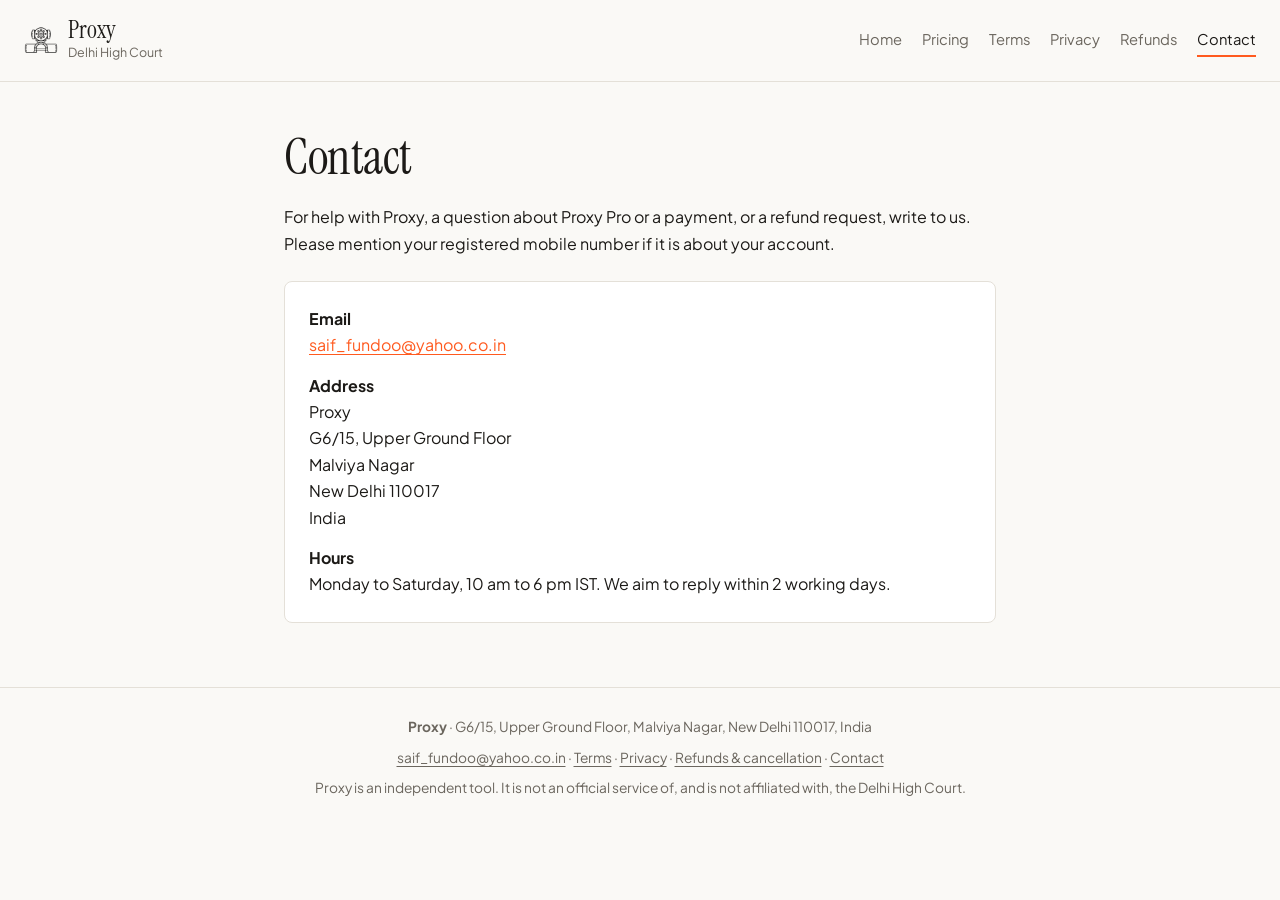
==== contact.html @ 862e7a1b "Proxy website" ====
<!doctype html>
<html lang="en">
<head>
<meta charset="utf-8">
<meta name="viewport" content="width=device-width, initial-scale=1">
<title>Contact — Proxy</title>
<meta name="description" content="How to reach Proxy.">
<link rel="icon" href="icon.png">
<link rel="preconnect" href="https://fonts.googleapis.com">
<link rel="preconnect" href="https://fonts.gstatic.com" crossorigin>
<link href="https://fonts.googleapis.com/css2?family=Instrument+Serif&family=Plus+Jakarta+Sans:wght@400;500;600&display=swap" rel="stylesheet">
<link rel="stylesheet" href="style.css">
</head>
<body>
<header class="top">
  <a class="brand" href="index.html"><img src="mark.png" alt="" width="34" height="34"><span><b>Proxy</b><small>Delhi High Court</small></span></a>
  <nav><a href="index.html">Home</a><a href="pricing.html">Pricing</a><a href="terms.html">Terms</a><a href="privacy.html">Privacy</a><a href="refund.html">Refunds</a><a href="contact.html" aria-current="page">Contact</a></nav>
</header>
<main>
<h1>Contact</h1>
<p>For help with Proxy, a question about Proxy Pro or a payment, or a refund request, write to us. Please mention your registered mobile number if it is about your account.</p>
<div class="card">
  <p><b>Email</b><br><a href="mailto:saif_fundoo@yahoo.co.in">saif_fundoo@yahoo.co.in</a></p>
  <p><b>Address</b><br>Proxy<br>G6/15, Upper Ground Floor<br>Malviya Nagar<br>New Delhi 110017<br>India</p>
  <p><b>Hours</b><br>Monday to Saturday, 10 am to 6 pm IST. We aim to reply within 2 working days.</p>
</div>
</main>
<footer>
  <p><b>Proxy</b> · G6/15, Upper Ground Floor, Malviya Nagar, New Delhi 110017, India</p>
  <p><a href="mailto:saif_fundoo@yahoo.co.in">saif_fundoo@yahoo.co.in</a> · <a href="terms.html">Terms</a> · <a href="privacy.html">Privacy</a> · <a href="refund.html">Refunds &amp; cancellation</a> · <a href="contact.html">Contact</a></p>
  <p class="fine">Proxy is an independent tool. It is not an official service of, and is not affiliated with, the Delhi High Court.</p>
</footer>
</body>
</html>
---- style.css ----
:root {
  --bg: #faf9f6; --surface: #ffffff; --ink: #1c1a17; --muted: #6b665e; --line: #e4e0d8;
  --accent: #ff5a1f; --serif: 'Instrument Serif', Georgia, serif;
  --sans: 'Plus Jakarta Sans', -apple-system, 'Segoe UI', sans-serif;
}
@media (prefers-color-scheme: dark) {
  :root { --bg: #151412; --surface: #1e1c19; --ink: #f1eee8; --muted: #a39d92; --line: #33302b; }
}
* { box-sizing: border-box; }
html { -webkit-text-size-adjust: 100%; }
body { margin: 0; background: var(--bg); color: var(--ink); font: 400 1rem/1.65 var(--sans); -webkit-font-smoothing: antialiased; }
a { color: var(--accent); text-underline-offset: 3px; }
.top { display: flex; flex-wrap: wrap; align-items: center; justify-content: space-between; gap: 12px 24px; padding: 18px 24px; border-bottom: 1px solid var(--line); }
.brand { display: flex; align-items: center; gap: 10px; color: var(--ink); text-decoration: none; }
.brand img { display: block; }
@media (prefers-color-scheme: dark) { .brand img { filter: invert(1); } }
.brand b { display: block; font: 400 1.5rem/1 var(--serif); }
.brand small { display: block; color: var(--muted); font-size: 0.78rem; }
nav { display: flex; flex-wrap: wrap; gap: 4px 20px; font-size: 0.92rem; }
nav a { color: var(--muted); text-decoration: none; padding: 4px 0; }
nav a:hover, nav a[aria-current] { color: var(--ink); }
nav a[aria-current] { border-bottom: 2px solid var(--accent); }
main { max-width: 760px; margin: 0 auto; padding: 48px 24px 64px; }
h1, h2 { font-family: var(--serif); font-weight: 400; letter-spacing: -0.01em; text-wrap: balance; }
h1 { font-size: clamp(2.1rem, 6vw, 3.1rem); line-height: 1.1; margin: 0 0 20px; }
h2 { font-size: 1.6rem; line-height: 1.2; margin: 44px 0 10px; }
p { margin: 0 0 14px; }
.eyebrow { color: var(--accent); font-weight: 600; font-size: 0.82rem; letter-spacing: 0.1em; text-transform: uppercase; margin-bottom: 14px; }
.lede { font-size: 1.12rem; color: var(--muted); max-width: 62ch; }
.fine { font-size: 0.86rem; color: var(--muted); }
.actions { display: flex; flex-wrap: wrap; align-items: center; gap: 12px 22px; margin: 28px 0 12px; }
.button { display: inline-block; background: var(--accent); color: #fff; text-decoration: none; font-weight: 600; padding: 12px 22px; border-radius: 6px; border: 1px solid var(--accent); }
.button:hover { opacity: 0.9; }
.button.ghost { background: transparent; color: var(--accent); }
.link { font-weight: 500; }
.grid { display: grid; grid-template-columns: repeat(auto-fit, minmax(280px, 1fr)); gap: 20px; margin-top: 44px; }
.grid > div { background: var(--surface); border: 1px solid var(--line); border-radius: 8px; padding: 24px; }
.grid h2 { margin-top: 0; }
.tag { font: 600 0.72rem/1 var(--sans); color: #fff; background: var(--accent); padding: 5px 9px; border-radius: 999px; vertical-align: middle; white-space: nowrap; letter-spacing: 0.02em; }
ul, ol { padding-left: 1.2rem; margin: 0 0 14px; }
li { margin-bottom: 8px; }
li::marker { color: var(--accent); }
.plans { margin-top: 8px; }
.plan.featured { border-color: var(--accent); }
.price { font: 400 2.4rem/1.1 var(--serif); margin: 0 0 16px; }
.price small { font: 400 0.95rem var(--sans); color: var(--muted); }
table { width: 100%; border-collapse: collapse; margin: 8px 0 18px; font-size: 0.94rem; display: block; overflow-x: auto; }
th, td { text-align: left; vertical-align: top; padding: 10px 12px; border: 1px solid var(--line); min-width: 9rem; }
th { background: var(--surface); font-weight: 600; }
.card { background: var(--surface); border: 1px solid var(--line); border-radius: 8px; padding: 24px; margin-top: 24px; }
.card p:last-child { margin-bottom: 0; }
footer { border-top: 1px solid var(--line); padding: 28px 24px 40px; text-align: center; font-size: 0.86rem; color: var(--muted); }
footer p { margin: 0 0 8px; }
footer a { color: var(--muted); }
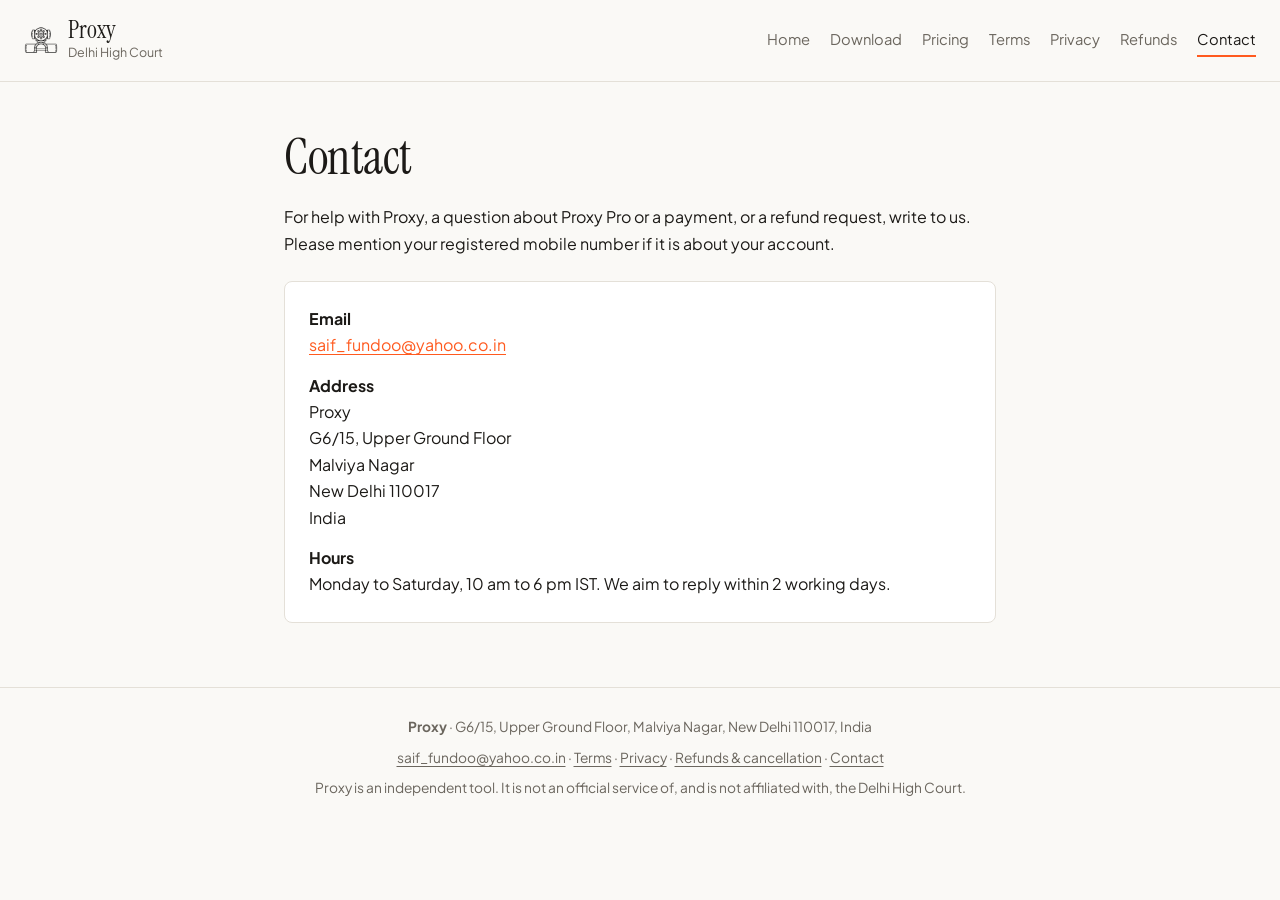
==== commit 6f99fdb2: "Download page" ====
--- a/contact.html
+++ b/contact.html
@@ -14,7 +14,7 @@
 <body>
 <header class="top">
   <a class="brand" href="index.html"><img src="mark.png" alt="" width="34" height="34"><span><b>Proxy</b><small>Delhi High Court</small></span></a>
-  <nav><a href="index.html">Home</a><a href="pricing.html">Pricing</a><a href="terms.html">Terms</a><a href="privacy.html">Privacy</a><a href="refund.html">Refunds</a><a href="contact.html" aria-current="page">Contact</a></nav>
+  <nav><a href="index.html">Home</a><a href="download.html">Download</a><a href="pricing.html">Pricing</a><a href="terms.html">Terms</a><a href="privacy.html">Privacy</a><a href="refund.html">Refunds</a><a href="contact.html" aria-current="page">Contact</a></nav>
 </header>
 <main>
 <h1>Contact</h1>
--- a/style.css
+++ b/style.css
@@ -43,6 +43,8 @@
 .plans { margin-top: 8px; }
 .plan.featured { border-color: var(--accent); }
 .price { font: 400 2.4rem/1.1 var(--serif); margin: 0 0 16px; }
+.price-alt { margin: -8px 0 16px; color: var(--ink); }
+.price-alt s { color: var(--muted); }
 .price small { font: 400 0.95rem var(--sans); color: var(--muted); }
 table { width: 100%; border-collapse: collapse; margin: 8px 0 18px; font-size: 0.94rem; display: block; overflow-x: auto; }
 th, td { text-align: left; vertical-align: top; padding: 10px 12px; border: 1px solid var(--line); min-width: 9rem; }
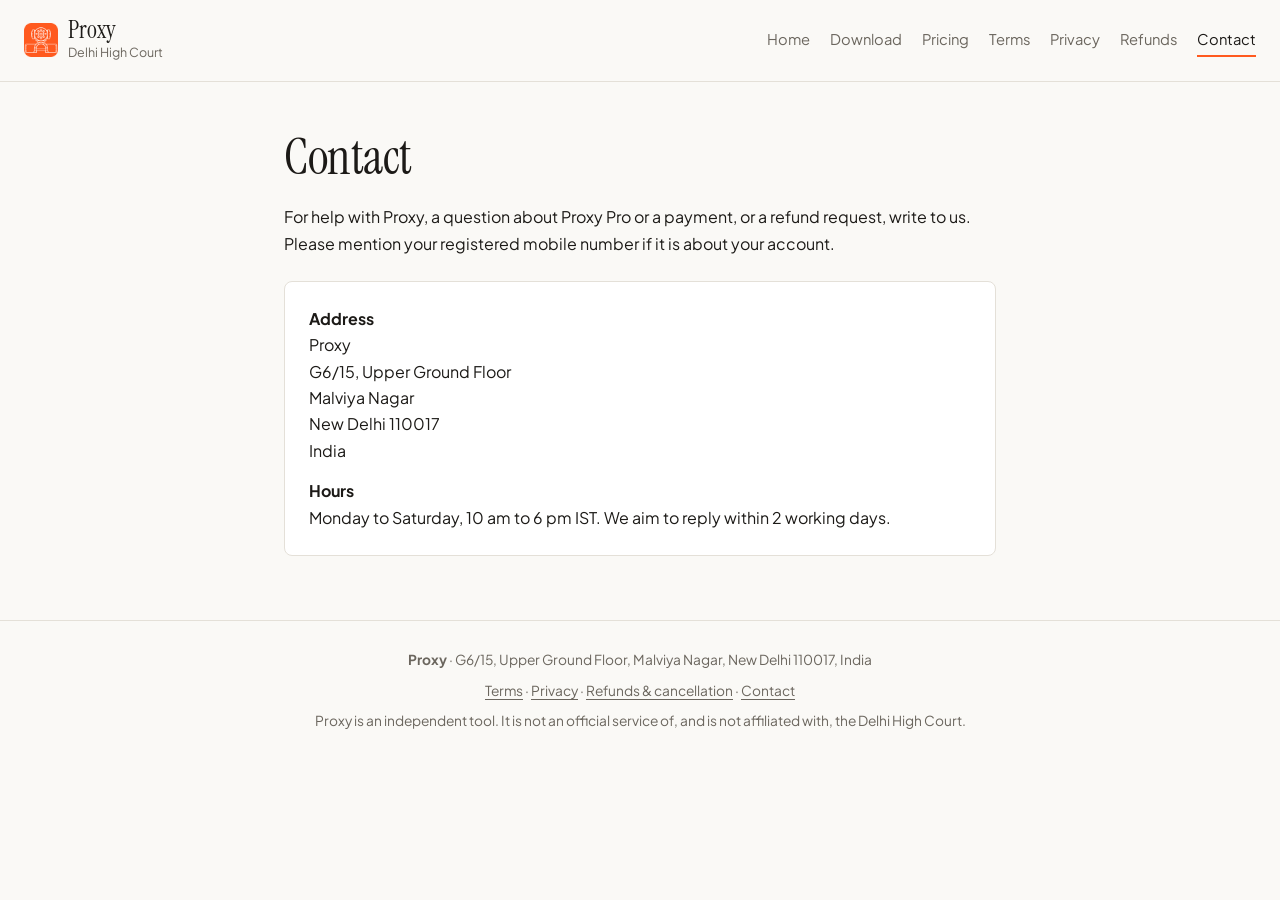
==== commit c7d81daa: "Remove the email address for now Co-Authored-By: Claude Opus 5.5 <noreply@anthropic.com>" ====
--- a/contact.html
+++ b/contact.html
@@ -20,14 +20,14 @@
 <h1>Contact</h1>
 <p>For help with Proxy, a question about Proxy Pro or a payment, or a refund request, write to us. Please mention your registered mobile number if it is about your account.</p>
 <div class="card">
-  <p><b>Email</b><br><a href="mailto:saif_fundoo@yahoo.co.in">saif_fundoo@yahoo.co.in</a></p>
+  
   <p><b>Address</b><br>Proxy<br>G6/15, Upper Ground Floor<br>Malviya Nagar<br>New Delhi 110017<br>India</p>
   <p><b>Hours</b><br>Monday to Saturday, 10 am to 6 pm IST. We aim to reply within 2 working days.</p>
 </div>
 </main>
 <footer>
   <p><b>Proxy</b> · G6/15, Upper Ground Floor, Malviya Nagar, New Delhi 110017, India</p>
-  <p><a href="mailto:saif_fundoo@yahoo.co.in">saif_fundoo@yahoo.co.in</a> · <a href="terms.html">Terms</a> · <a href="privacy.html">Privacy</a> · <a href="refund.html">Refunds &amp; cancellation</a> · <a href="contact.html">Contact</a></p>
+  <p><a href="terms.html">Terms</a> · <a href="privacy.html">Privacy</a> · <a href="refund.html">Refunds &amp; cancellation</a> · <a href="contact.html">Contact</a></p>
   <p class="fine">Proxy is an independent tool. It is not an official service of, and is not affiliated with, the Delhi High Court.</p>
 </footer>
 </body>
--- a/style.css
+++ b/style.css
@@ -13,7 +13,6 @@
 .top { display: flex; flex-wrap: wrap; align-items: center; justify-content: space-between; gap: 12px 24px; padding: 18px 24px; border-bottom: 1px solid var(--line); }
 .brand { display: flex; align-items: center; gap: 10px; color: var(--ink); text-decoration: none; }
 .brand img { display: block; }
-@media (prefers-color-scheme: dark) { .brand img { filter: invert(1); } }
 .brand b { display: block; font: 400 1.5rem/1 var(--serif); }
 .brand small { display: block; color: var(--muted); font-size: 0.78rem; }
 nav { display: flex; flex-wrap: wrap; gap: 4px 20px; font-size: 0.92rem; }
@@ -54,3 +53,6 @@
 footer { border-top: 1px solid var(--line); padding: 28px 24px 40px; text-align: center; font-size: 0.86rem; color: var(--muted); }
 footer p { margin: 0 0 8px; }
 footer a { color: var(--muted); }
+.shots > li { margin-bottom: 28px; }
+.shots figure { margin: 12px 0 0; }
+.shots img { display: block; width: 100%; height: auto; border-radius: 10px; border: 1px solid var(--line); }
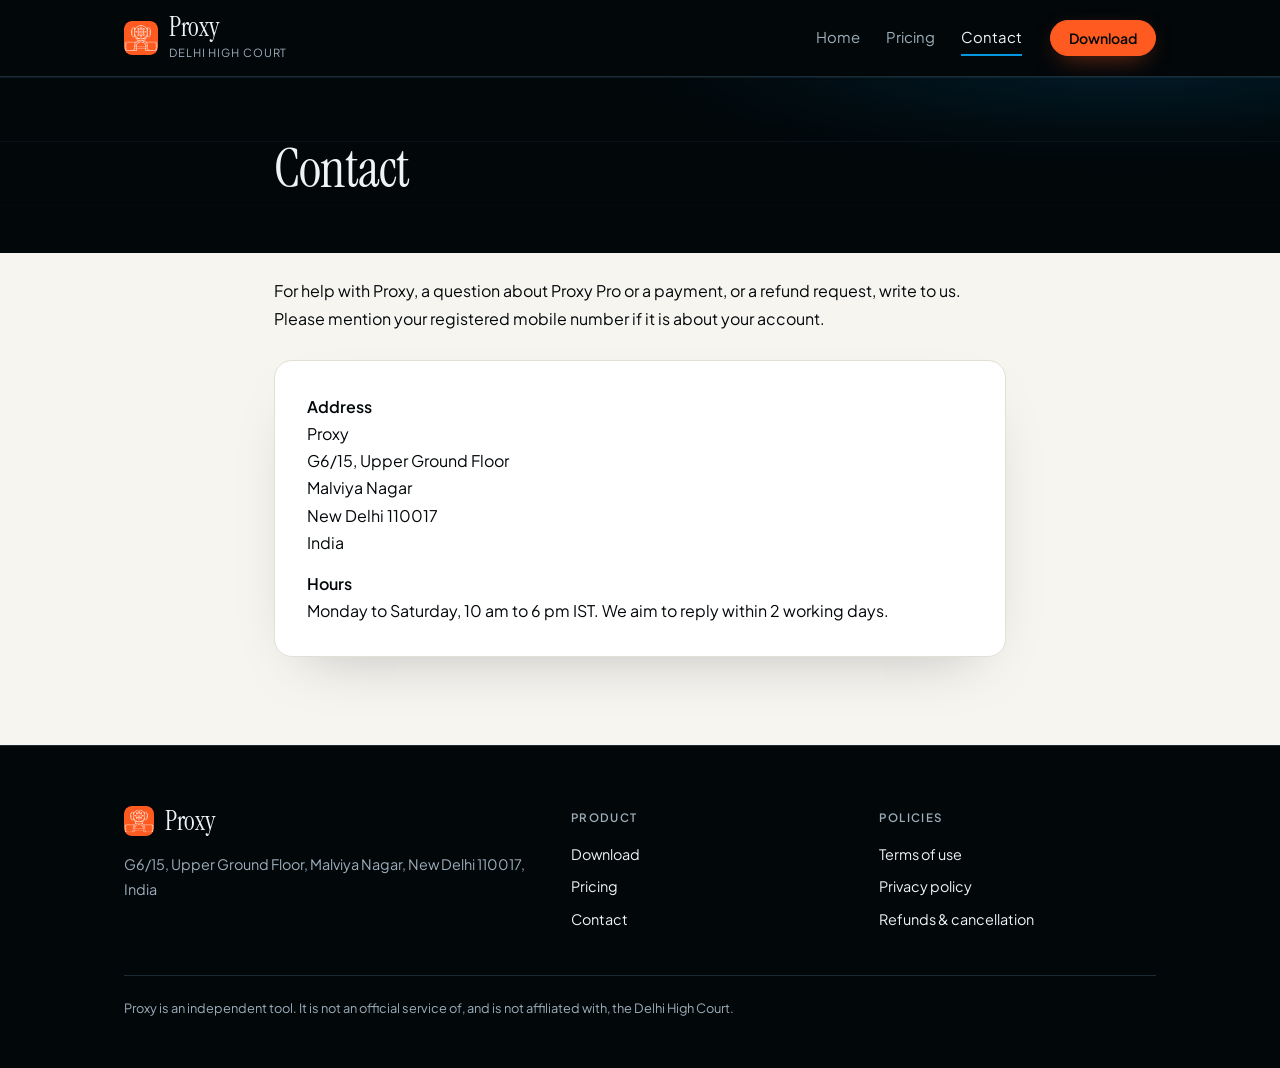
==== commit dc68561c: "Redesign: midnight frame with ivory reading area Midnight header, top band and footer; ivory content" ====
--- a/contact.html
+++ b/contact.html
@@ -8,27 +8,39 @@
 <link rel="icon" href="icon.png">
 <link rel="preconnect" href="https://fonts.googleapis.com">
 <link rel="preconnect" href="https://fonts.gstatic.com" crossorigin>
-<link href="https://fonts.googleapis.com/css2?family=Instrument+Serif&family=Plus+Jakarta+Sans:wght@400;500;600&display=swap" rel="stylesheet">
+<link href="https://fonts.googleapis.com/css2?family=Instrument+Serif:ital@0;1&family=Plus+Jakarta+Sans:wght@400;500;600;700&display=swap" rel="stylesheet">
 <link rel="stylesheet" href="style.css">
 </head>
 <body>
-<header class="top">
+<header class="site-top"><div class="wrap">
   <a class="brand" href="index.html"><img src="mark.png" alt="" width="34" height="34"><span><b>Proxy</b><small>Delhi High Court</small></span></a>
-  <nav><a href="index.html">Home</a><a href="download.html">Download</a><a href="pricing.html">Pricing</a><a href="terms.html">Terms</a><a href="privacy.html">Privacy</a><a href="refund.html">Refunds</a><a href="contact.html" aria-current="page">Contact</a></nav>
-</header>
+  <nav aria-label="Main"><a href="index.html">Home</a><a href="pricing.html">Pricing</a><a href="contact.html" aria-current="page">Contact</a></nav>
+  <a class="button sm" href="download.html">Download</a>
+</div></header>
+<section class="pagehead"><div class="wrap narrow">
+<h1>Contact</h1>
+</div></section>
 <main>
-<h1>Contact</h1>
+<div class="wrap narrow doc">
 <p>For help with Proxy, a question about Proxy Pro or a payment, or a refund request, write to us. Please mention your registered mobile number if it is about your account.</p>
 <div class="card">
   
   <p><b>Address</b><br>Proxy<br>G6/15, Upper Ground Floor<br>Malviya Nagar<br>New Delhi 110017<br>India</p>
   <p><b>Hours</b><br>Monday to Saturday, 10 am to 6 pm IST. We aim to reply within 2 working days.</p>
 </div>
+</div>
 </main>
-<footer>
-  <p><b>Proxy</b> · G6/15, Upper Ground Floor, Malviya Nagar, New Delhi 110017, India</p>
-  <p><a href="terms.html">Terms</a> · <a href="privacy.html">Privacy</a> · <a href="refund.html">Refunds &amp; cancellation</a> · <a href="contact.html">Contact</a></p>
-  <p class="fine">Proxy is an independent tool. It is not an official service of, and is not affiliated with, the Delhi High Court.</p>
-</footer>
+<footer class="site-foot"><div class="wrap">
+  <div class="cols">
+    <div>
+      <a class="brand" href="index.html"><img src="mark.png" alt="" width="30" height="30"><span><b>Proxy</b></span></a>
+      <p>G6/15, Upper Ground Floor, Malviya Nagar, New Delhi 110017, India</p>
+      
+    </div>
+    <div><h2>Product</h2><a href="download.html">Download</a><a href="pricing.html">Pricing</a><a href="contact.html">Contact</a></div>
+    <div><h2>Policies</h2><a href="terms.html">Terms of use</a><a href="privacy.html">Privacy policy</a><a href="refund.html">Refunds &amp; cancellation</a></div>
+  </div>
+  <p class="legal">Proxy is an independent tool. It is not an official service of, and is not affiliated with, the Delhi High Court.</p>
+</div></footer>
 </body>
 </html>
--- a/style.css
+++ b/style.css
@@ -1,58 +1,169 @@
+/* Proxy website. Option C, "Midnight frame": the header, top band and footer are always midnight;
+   the reading area is ivory paper, or midnight when the computer is in dark mode.
+   60-30-10: midnight / ivory make the base, electric blue is the secondary, orange the accent. */
+
 :root {
-  --bg: #faf9f6; --surface: #ffffff; --ink: #1c1a17; --muted: #6b665e; --line: #e4e0d8;
-  --accent: #ff5a1f; --serif: 'Instrument Serif', Georgia, serif;
+  --serif: 'Instrument Serif', Georgia, serif;
   --sans: 'Plus Jakarta Sans', -apple-system, 'Segoe UI', sans-serif;
+  --midnight: #02070A; --blue: #0297DE; --orange: #FF5A1F;
+  /* reading area, light */
+  --bg: #F7F5F0; --bg2: #EFECE5; --surface: #FFFFFF; --surface2: #FBFAF7; --line: #E3DFD6;
+  --ink: #02070A; --muted: #4F5A63; --blue-ink: #016A9E; --accent-ink: #C2410C;
+  --glow: rgba(2, 151, 222, .12); --shadow: 0 24px 60px -32px rgba(2, 7, 10, .28);
+  color-scheme: light;
+}
+/* the reading area in dark mode, and the midnight frame at all times */
+.site-top, .pagehead, .site-foot {
+  --bg: #02070A; --bg2: #071118; --surface: #0B151C; --surface2: #101E28; --line: #1B2B36;
+  --ink: #EEF3F6; --muted: #9DAEBA; --blue-ink: #3DB8F5; --accent-ink: #FF7A47;
+  --glow: rgba(2, 151, 222, .24); --shadow: 0 30px 80px -30px rgba(0, 0, 0, .7);
+  color-scheme: dark;
 }
 @media (prefers-color-scheme: dark) {
-  :root { --bg: #151412; --surface: #1e1c19; --ink: #f1eee8; --muted: #a39d92; --line: #33302b; }
+  :root {
+    --bg: #02070A; --bg2: #071118; --surface: #0B151C; --surface2: #101E28; --line: #1B2B36;
+    --ink: #EEF3F6; --muted: #9DAEBA; --blue-ink: #3DB8F5; --accent-ink: #FF7A47;
+    --glow: rgba(2, 151, 222, .24); --shadow: 0 30px 80px -30px rgba(0, 0, 0, .7);
+    color-scheme: dark;
+  }
 }
+
 * { box-sizing: border-box; }
 html { -webkit-text-size-adjust: 100%; }
-body { margin: 0; background: var(--bg); color: var(--ink); font: 400 1rem/1.65 var(--sans); -webkit-font-smoothing: antialiased; }
-a { color: var(--accent); text-underline-offset: 3px; }
-.top { display: flex; flex-wrap: wrap; align-items: center; justify-content: space-between; gap: 12px 24px; padding: 18px 24px; border-bottom: 1px solid var(--line); }
-.brand { display: flex; align-items: center; gap: 10px; color: var(--ink); text-decoration: none; }
-.brand img { display: block; }
-.brand b { display: block; font: 400 1.5rem/1 var(--serif); }
-.brand small { display: block; color: var(--muted); font-size: 0.78rem; }
-nav { display: flex; flex-wrap: wrap; gap: 4px 20px; font-size: 0.92rem; }
-nav a { color: var(--muted); text-decoration: none; padding: 4px 0; }
+body { margin: 0; background: var(--bg); color: var(--ink); font: 400 1rem/1.7 var(--sans); -webkit-font-smoothing: antialiased; overflow-wrap: break-word; }
+a { color: var(--blue-ink); text-underline-offset: 3px; }
+a:focus-visible, .button:focus-visible { outline: 2px solid var(--blue); outline-offset: 3px; border-radius: 6px; }
+.wrap { max-width: 1080px; margin: 0 auto; padding: 0 24px; }
+.wrap.narrow { max-width: 780px; }
+
+/* ---------- header ---------- */
+.site-top { background: var(--bg); color: var(--ink); border-bottom: 1px solid var(--line); }
+.site-top .wrap { display: flex; flex-wrap: wrap; align-items: center; gap: 12px 28px; padding-top: 14px; padding-bottom: 14px; }
+.brand { display: flex; align-items: center; gap: 11px; color: var(--ink); text-decoration: none; margin-right: auto; }
+.brand img { display: block; border-radius: 8px; }
+.brand b { display: block; font: 400 1.65rem/1 var(--serif); letter-spacing: -0.01em; }
+.brand small { display: block; color: var(--muted); font-size: 0.7rem; letter-spacing: 0.08em; text-transform: uppercase; margin-top: 3px; }
+nav { display: flex; gap: 4px 26px; font-size: 0.93rem; }
+nav a { color: var(--muted); text-decoration: none; padding: 4px 0; border-bottom: 2px solid transparent; }
 nav a:hover, nav a[aria-current] { color: var(--ink); }
-nav a[aria-current] { border-bottom: 2px solid var(--accent); }
-main { max-width: 760px; margin: 0 auto; padding: 48px 24px 64px; }
-h1, h2 { font-family: var(--serif); font-weight: 400; letter-spacing: -0.01em; text-wrap: balance; }
-h1 { font-size: clamp(2.1rem, 6vw, 3.1rem); line-height: 1.1; margin: 0 0 20px; }
-h2 { font-size: 1.6rem; line-height: 1.2; margin: 44px 0 10px; }
+nav a[aria-current] { border-bottom-color: var(--blue); }
+@media (max-width: 640px) {
+  nav { order: 3; width: 100%; gap: 4px 22px; border-top: 1px solid var(--line); padding-top: 10px; }
+}
+
+/* ---------- buttons and small labels ---------- */
+.button { display: inline-flex; align-items: center; justify-content: center; gap: 8px; background: var(--orange); color: var(--midnight); text-decoration: none; font: 600 0.97rem/1 var(--sans); padding: 14px 24px; border-radius: 999px; border: 1px solid var(--orange); box-shadow: 0 8px 26px -10px rgba(255, 90, 31, .65); white-space: nowrap; transition: filter .15s, transform .15s; }
+.button:hover { filter: brightness(1.07); transform: translateY(-1px); }
+.button.ghost { background: transparent; color: var(--ink); border-color: var(--line); box-shadow: none; }
+.button.ghost:hover { border-color: var(--muted); }
+.button.sm { padding: 10px 18px; font-size: 0.88rem; }
+.button[aria-current] { box-shadow: 0 0 0 3px var(--glow), 0 8px 26px -10px rgba(255, 90, 31, .65); }
+.tag { display: inline-block; font: 700 0.7rem/1 var(--sans); letter-spacing: 0.05em; color: var(--midnight); background: var(--orange); padding: 6px 10px; border-radius: 999px; vertical-align: middle; white-space: nowrap; }
+.link { font-weight: 600; }
+
+/* ---------- type ---------- */
+h1, h2, h3 { font-family: var(--serif); font-weight: 400; letter-spacing: -0.015em; text-wrap: balance; }
+h1 { font-size: clamp(2.5rem, 6.2vw, 4.2rem); line-height: 1.03; margin: 0 0 20px; }
+h1 em { font-style: italic; color: var(--accent-ink); }
+h2 { font-size: clamp(1.6rem, 3.2vw, 2.1rem); line-height: 1.15; margin: 52px 0 12px; }
 p { margin: 0 0 14px; }
-.eyebrow { color: var(--accent); font-weight: 600; font-size: 0.82rem; letter-spacing: 0.1em; text-transform: uppercase; margin-bottom: 14px; }
-.lede { font-size: 1.12rem; color: var(--muted); max-width: 62ch; }
+.eyebrow { display: inline-flex; align-items: center; gap: 10px; color: var(--blue-ink); font-weight: 600; font-size: 0.78rem; letter-spacing: 0.12em; text-transform: uppercase; margin: 0 0 22px; }
+.eyebrow::before { content: ""; flex: none; width: 7px; height: 7px; border-radius: 50%; background: var(--blue); box-shadow: 0 0 0 4px var(--glow); }
+.lede { font-size: 1.13rem; color: var(--muted); max-width: 58ch; }
 .fine { font-size: 0.86rem; color: var(--muted); }
-.actions { display: flex; flex-wrap: wrap; align-items: center; gap: 12px 22px; margin: 28px 0 12px; }
-.button { display: inline-block; background: var(--accent); color: #fff; text-decoration: none; font-weight: 600; padding: 12px 22px; border-radius: 6px; border: 1px solid var(--accent); }
-.button:hover { opacity: 0.9; }
-.button.ghost { background: transparent; color: var(--accent); }
-.link { font-weight: 500; }
-.grid { display: grid; grid-template-columns: repeat(auto-fit, minmax(280px, 1fr)); gap: 20px; margin-top: 44px; }
-.grid > div { background: var(--surface); border: 1px solid var(--line); border-radius: 8px; padding: 24px; }
-.grid h2 { margin-top: 0; }
-.tag { font: 600 0.72rem/1 var(--sans); color: #fff; background: var(--accent); padding: 5px 9px; border-radius: 999px; vertical-align: middle; white-space: nowrap; letter-spacing: 0.02em; }
-ul, ol { padding-left: 1.2rem; margin: 0 0 14px; }
-li { margin-bottom: 8px; }
-li::marker { color: var(--accent); }
-.plans { margin-top: 8px; }
-.plan.featured { border-color: var(--accent); }
-.price { font: 400 2.4rem/1.1 var(--serif); margin: 0 0 16px; }
-.price-alt { margin: -8px 0 16px; color: var(--ink); }
+ul, ol { padding-left: 1.3rem; margin: 0 0 16px; }
+li { margin-bottom: 9px; }
+li::marker { color: var(--blue-ink); }
+b { font-weight: 600; }
+
+/* ---------- midnight top band (home hero and every page's title) ---------- */
+.pagehead { position: relative; overflow: hidden; background: var(--bg); color: var(--ink); }
+.pagehead::before { content: ""; position: absolute; inset: 0; pointer-events: none;
+  background: radial-gradient(55% 80% at 88% 0%, var(--glow), transparent 70%),
+              linear-gradient(var(--line) 1px, transparent 1px) 0 0 / 100% 64px;
+  opacity: .55; -webkit-mask-image: linear-gradient(#000, transparent 90%); mask-image: linear-gradient(#000, transparent 90%); }
+.pagehead .wrap { position: relative; padding-top: 64px; padding-bottom: 56px; }
+.pagehead h1 { font-size: clamp(2.3rem, 5.4vw, 3.4rem); margin-bottom: 12px; }
+.pagehead h1:last-child, .pagehead .lede:last-child { margin-bottom: 0; }
+.pagehead .fine { margin: 0; }
+.pagehead .grid { margin-top: 36px; }
+
+.hero .wrap { display: grid; grid-template-columns: 1.08fr .92fr; gap: 56px; align-items: center; padding-top: 96px; padding-bottom: 104px; }
+.hero h1 { font-size: clamp(2.6rem, 6.2vw, 4.3rem); margin-bottom: 0; }
+.hero .lede { margin: 24px 0 0; }
+.hero .fine { margin-top: 20px; max-width: 58ch; }
+.actions { display: flex; flex-wrap: wrap; align-items: center; gap: 12px; margin: 34px 0 0; }
+@media (max-width: 900px) { .hero .wrap { grid-template-columns: 1fr; gap: 44px; padding-top: 56px; padding-bottom: 64px; } }
+
+/* illustration of the app in the hero */
+.mock { background: var(--surface); border: 1px solid var(--line); border-radius: 16px; box-shadow: var(--shadow); overflow: hidden; font-size: 0.85rem; line-height: 1.5; }
+.mock .bar { display: flex; align-items: center; gap: 6px; padding: 12px 16px; background: var(--surface2); border-bottom: 1px solid var(--line); }
+.mock .bar i { display: block; width: 10px; height: 10px; border-radius: 50%; background: var(--line); }
+.mock .bar span { margin-left: 10px; color: var(--muted); font-size: 0.78rem; }
+.mock .row { display: grid; grid-template-columns: 1fr auto; gap: 3px 12px; padding: 14px 16px; border-bottom: 1px solid var(--line); }
+.mock .row:last-child { border-bottom: 0; }
+.mock .row > span { grid-column: 1 / -1; color: var(--muted); font-size: 0.78rem; }
+.mock .row em { font-style: normal; color: var(--blue-ink); font-weight: 600; font-variant-numeric: tabular-nums; }
+.mock .tag { font-size: 0.62rem; padding: 5px 8px; margin-left: 6px; vertical-align: 1px; }
+.mock .tag.blue { background: transparent; color: var(--blue-ink); border: 1px solid var(--blue); }
+
+/* ---------- reading area ---------- */
+main { display: block; }
+.sec { padding: 88px 0; }
+.sec.alt { background: var(--bg2); }
+.sec > .wrap > h2:first-child { margin-top: 0; }
+.doc { padding-top: 24px; padding-bottom: 88px; }
+.doc > h2:first-child { margin-top: 32px; }
+@media (max-width: 720px) { .sec { padding: 60px 0; } .doc { padding-bottom: 64px; } }
+
+/* cards: Free vs Pro, pricing plans, download */
+.grid { display: grid; grid-template-columns: repeat(auto-fit, minmax(min(100%, 300px), 1fr)); gap: 20px; margin-top: 8px; }
+.grid > div, .card { background: var(--surface); border: 1px solid var(--line); border-radius: 18px; padding: 32px; box-shadow: var(--shadow); }
+.grid h2 { margin: 0 0 14px; font-size: 1.9rem; }
+.grid > div > :last-child, .card > :last-child { margin-bottom: 0; }
+.grid ul { list-style: none; padding: 0; }
+.grid li { position: relative; padding: 11px 0 11px 30px; margin: 0; border-top: 1px solid var(--line); }
+.grid li::before { content: ""; position: absolute; left: 3px; top: 19px; width: 12px; height: 7px; border-left: 2px solid var(--blue); border-bottom: 2px solid var(--blue); transform: rotate(-45deg); }
+.grid > .pro, .plan.featured { position: relative; border: 1.5px solid transparent;
+  background: linear-gradient(var(--surface), var(--surface)) padding-box, linear-gradient(140deg, var(--orange), var(--blue) 75%) border-box; }
+.grid > .pro li::before, .plan.featured li::before { border-color: var(--orange); }
+.grid > .pro h2 .tag { margin-left: 4px; }
+.card { margin-top: 28px; }
+.price { font: 400 3.2rem/1 var(--serif); margin: 0 0 14px; letter-spacing: -0.02em; }
+.price small { font: 500 0.95rem var(--sans); color: var(--muted); letter-spacing: 0; }
+.price-alt { margin: 0 0 20px; color: var(--ink); }
 .price-alt s { color: var(--muted); }
-.price small { font: 400 0.95rem var(--sans); color: var(--muted); }
-table { width: 100%; border-collapse: collapse; margin: 8px 0 18px; font-size: 0.94rem; display: block; overflow-x: auto; }
-th, td { text-align: left; vertical-align: top; padding: 10px 12px; border: 1px solid var(--line); min-width: 9rem; }
-th { background: var(--surface); font-weight: 600; }
-.card { background: var(--surface); border: 1px solid var(--line); border-radius: 8px; padding: 24px; margin-top: 24px; }
-.card p:last-child { margin-bottom: 0; }
-footer { border-top: 1px solid var(--line); padding: 28px 24px 40px; text-align: center; font-size: 0.86rem; color: var(--muted); }
-footer p { margin: 0 0 8px; }
-footer a { color: var(--muted); }
-.shots > li { margin-bottom: 28px; }
-.shots figure { margin: 12px 0 0; }
-.shots img { display: block; width: 100%; height: auto; border-radius: 10px; border: 1px solid var(--line); }
+.plan .button { margin-top: 8px; }
+.pagehead .grid > div { box-shadow: none; }
+.pagehead .grid .button { margin-top: 6px; }
+
+/* How it works */
+.steps-list { list-style: none; padding: 0; margin: 32px 0 28px; display: grid; grid-template-columns: repeat(3, 1fr); gap: 28px; counter-reset: step; }
+.steps-list li { counter-increment: step; border-top: 2px solid var(--line); padding-top: 18px; margin: 0; color: var(--muted); }
+.steps-list li::before { content: "0" counter(step); display: block; font: 400 2.4rem/1 var(--serif); color: var(--blue-ink); margin-bottom: 12px; }
+.steps-list b { color: var(--ink); }
+@media (max-width: 760px) { .steps-list { grid-template-columns: 1fr; gap: 20px; } }
+
+/* tables (privacy) */
+table { width: 100%; border-collapse: collapse; margin: 10px 0 20px; font-size: 0.93rem; display: block; overflow-x: auto; border: 1px solid var(--line); border-radius: 12px; }
+th, td { text-align: left; vertical-align: top; padding: 12px 14px; border-bottom: 1px solid var(--line); min-width: 9rem; }
+tr:last-child td { border-bottom: 0; }
+td + td, th + th { border-left: 1px solid var(--line); }
+th { background: var(--surface2); font-weight: 600; }
+td { background: var(--surface); }
+
+/* install pictures */
+.shots > li { margin-bottom: 32px; }
+.shots figure { margin: 14px 0 0; }
+.shots img { display: block; width: 100%; height: auto; border-radius: 14px; border: 1px solid var(--line); box-shadow: var(--shadow); }
+
+/* ---------- footer ---------- */
+.site-foot { background: var(--bg); color: var(--ink); border-top: 1px solid var(--line); padding: 60px 0 40px; font-size: 0.9rem; }
+.site-foot .cols { display: grid; grid-template-columns: 1.5fr 1fr 1fr; gap: 32px; }
+@media (max-width: 720px) { .site-foot .cols { grid-template-columns: 1fr 1fr; } .site-foot .cols > :first-child { grid-column: 1 / -1; } }
+.site-foot .brand { margin-bottom: 16px; }
+.site-foot h2 { font: 600 0.72rem/1 var(--sans); letter-spacing: 0.12em; text-transform: uppercase; color: var(--muted); margin: 6px 0 14px; }
+.site-foot p { color: var(--muted); margin: 0 0 8px; }
+.site-foot .cols a:not(.brand) { display: block; width: fit-content; color: var(--ink); text-decoration: none; padding: 4px 0; }
+.site-foot .cols a:not(.brand):hover { color: var(--accent-ink); }
+.site-foot .legal { border-top: 1px solid var(--line); margin-top: 40px; padding-top: 22px; font-size: 0.8rem; }
